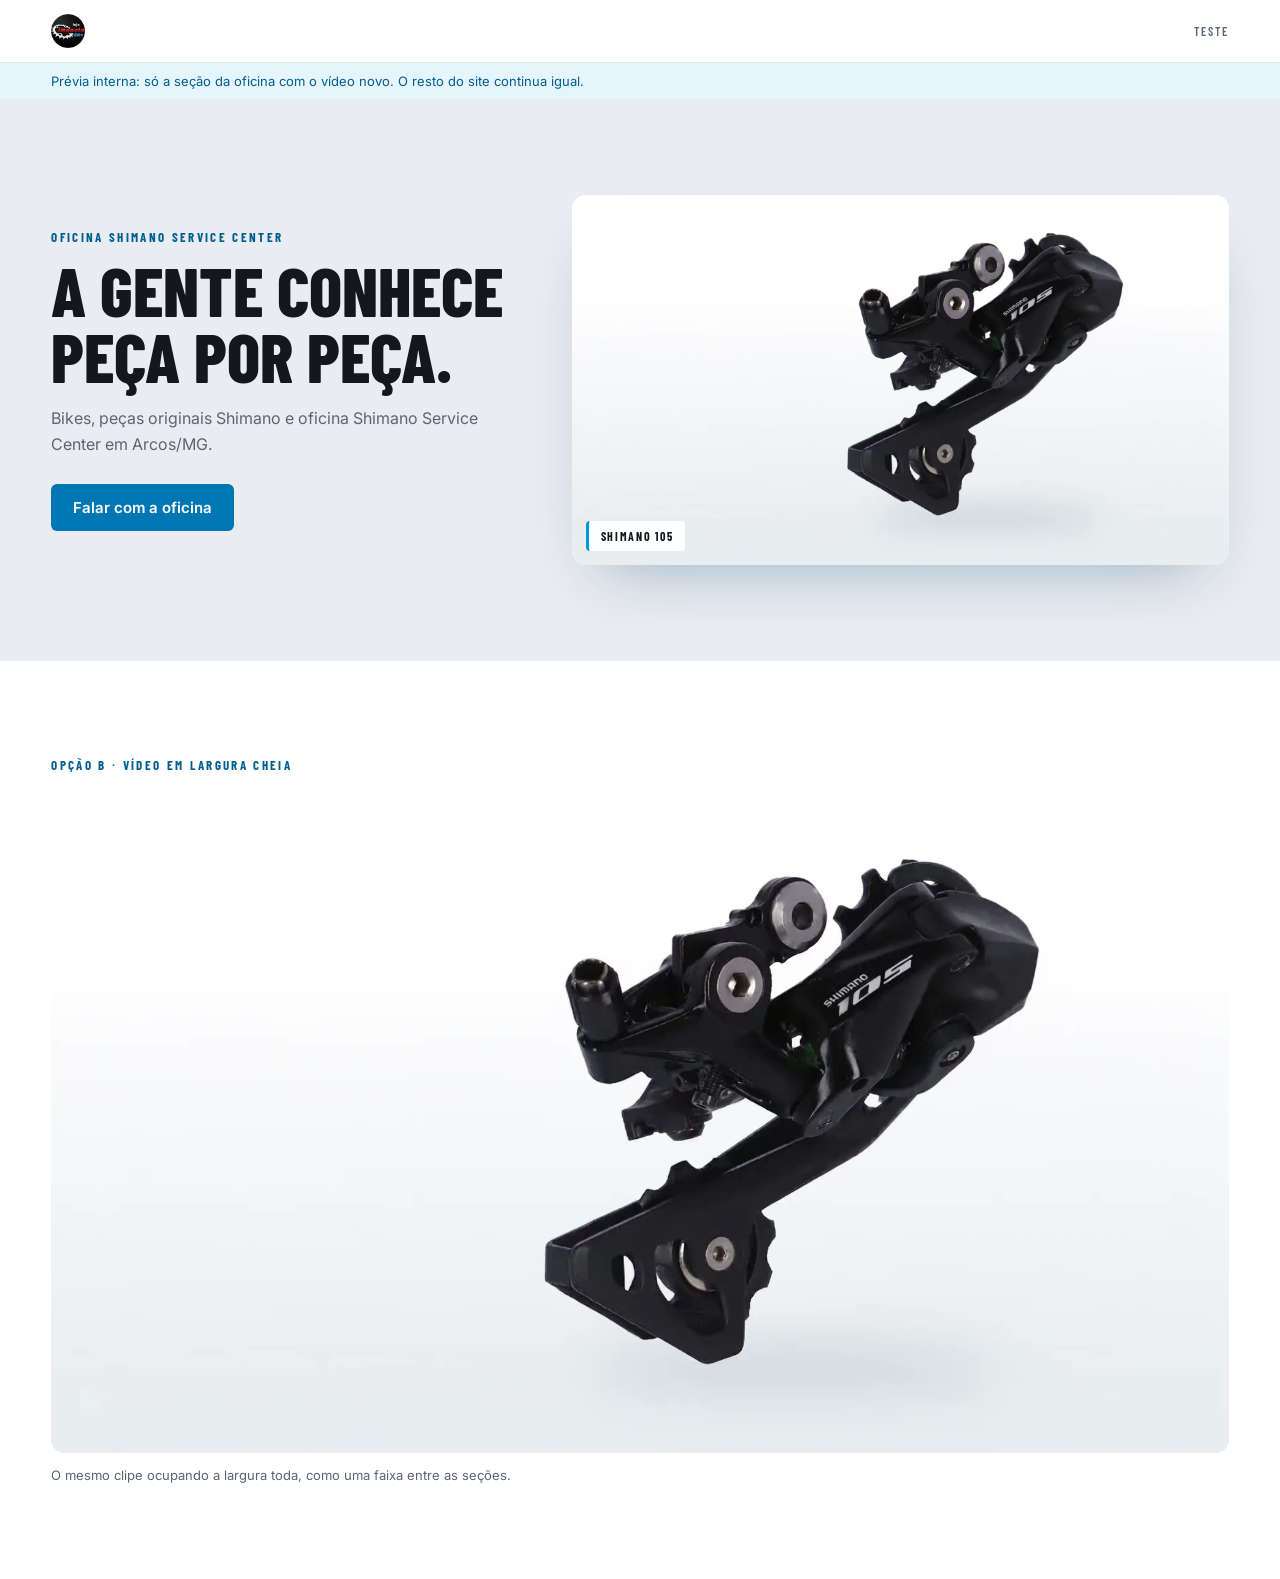
==== index.html @ ac3a10e0 "Teste do vídeo da oficina (Seedance) Co-Authored-By: Claude Opus 5.5 <noreply@anthropic.com>" ====
<!doctype html>
<html lang="pt-BR">
<head>
<meta charset="utf-8">
<meta name="viewport" content="width=device-width, initial-scale=1">
<meta name="robots" content="noindex, nofollow">
<title>Impacto Bike · teste do vídeo da oficina</title>
<link rel="icon" href="logo.webp">
<link rel="preconnect" href="https://fonts.googleapis.com">
<link rel="stylesheet" href="https://fonts.googleapis.com/css2?family=Barlow+Condensed:wght@600;700;800&family=Inter:wght@400;500;600&display=swap">
<style>
:root{
  --azul:#0099DC; --azul-forte:#0077B3; --azul-claro:#E6F5FC; --azul-texto:#005F8F;
  --fundo:#FFFFFF; --gelo:#E9ECF1; --texto:#14171C; --cinza:#5C6573; --linha:#E4E7EC;
  --cond:'Barlow Condensed','Arial Narrow',Arial,sans-serif; --txt:'Inter',system-ui,sans-serif;
}
*{box-sizing:border-box}
body{margin:0;background:var(--fundo);color:var(--texto);font-family:var(--txt)}
.topo{display:flex;align-items:center;justify-content:space-between;padding:14px max(16px,4vw);border-bottom:1px solid var(--linha)}
.topo img{height:34px;width:auto}
.topo span{font:600 12px var(--cond);letter-spacing:.16em;text-transform:uppercase;color:var(--cinza)}
.aviso{background:var(--azul-claro);color:var(--azul-texto);font-size:13px;padding:10px max(16px,4vw)}
.oficina{background:var(--gelo);padding:clamp(40px,8vw,96px) max(16px,4vw)}
.grade{max-width:1200px;margin:0 auto;display:grid;grid-template-columns:minmax(0,5fr) minmax(0,7fr);gap:clamp(24px,4vw,56px);align-items:center}
.olho{font:700 13px var(--cond);letter-spacing:.18em;text-transform:uppercase;color:var(--azul-texto);margin:0 0 12px}
h2{font:800 clamp(38px,5.4vw,72px)/.95 var(--cond);text-transform:uppercase;margin:0;text-wrap:balance}
p.sub{color:var(--cinza);line-height:1.6;margin:18px 0 26px;max-width:46ch}
.btn{display:inline-block;background:var(--azul-forte);color:#fff;text-decoration:none;font:600 15px var(--txt);padding:14px 22px;border-radius:6px}
.btn:hover{background:var(--azul-texto)}
.video{position:relative;border-radius:14px;overflow:hidden;background:#fff;box-shadow:0 30px 60px -30px rgba(0,60,100,.35)}
.video video{display:block;width:100%;height:auto;aspect-ratio:16/9;object-fit:cover}
.selo{position:absolute;left:14px;bottom:14px;background:rgba(255,255,255,.92);color:var(--texto);font:700 12px var(--cond);letter-spacing:.14em;text-transform:uppercase;padding:8px 12px;border-radius:4px;border-left:3px solid var(--azul)}
.cheio{padding:clamp(40px,8vw,96px) max(16px,4vw);text-align:left}
.cheio .rotulo{max-width:1200px;margin:0 auto 18px}
.cheio video{display:block;width:100%;max-width:1200px;margin:0 auto;border-radius:14px;aspect-ratio:16/9;object-fit:cover}
.nota{max-width:1200px;margin:14px auto 0;color:var(--cinza);font-size:13px}
@media (max-width:820px){.grade{grid-template-columns:1fr}.video{order:-1}}
@media (prefers-reduced-motion:reduce){video{animation:none}}
</style>
</head>
<body>
<header class="topo"><img src="logo.webp" alt="Impacto Bike"><span>Teste</span></header>
<div class="aviso">Prévia interna: só a seção da oficina com o vídeo novo. O resto do site continua igual.</div>

<section class="oficina">
  <div class="grade">
    <div>
      <p class="olho">Oficina Shimano Service Center</p>
      <h2>A gente conhece peça por peça.</h2>
      <p class="sub">Bikes, peças originais Shimano e oficina Shimano Service Center em Arcos/MG.</p>
      <a class="btn" href="#">Falar com a oficina</a>
    </div>
    <div class="video">
      <video src="cambio.mp4" poster="cambio-capa.jpg" autoplay muted loop playsinline preload="auto"></video>
      <span class="selo">Shimano 105</span>
    </div>
  </div>
</section>

<section class="cheio">
  <div class="rotulo"><p class="olho">Opção B · vídeo em largura cheia</p></div>
  <video src="cambio.mp4" poster="cambio-capa.jpg" autoplay muted loop playsinline preload="auto"></video>
  <p class="nota">O mesmo clipe ocupando a largura toda, como uma faixa entre as seções.</p>
</section>
</body>
</html>
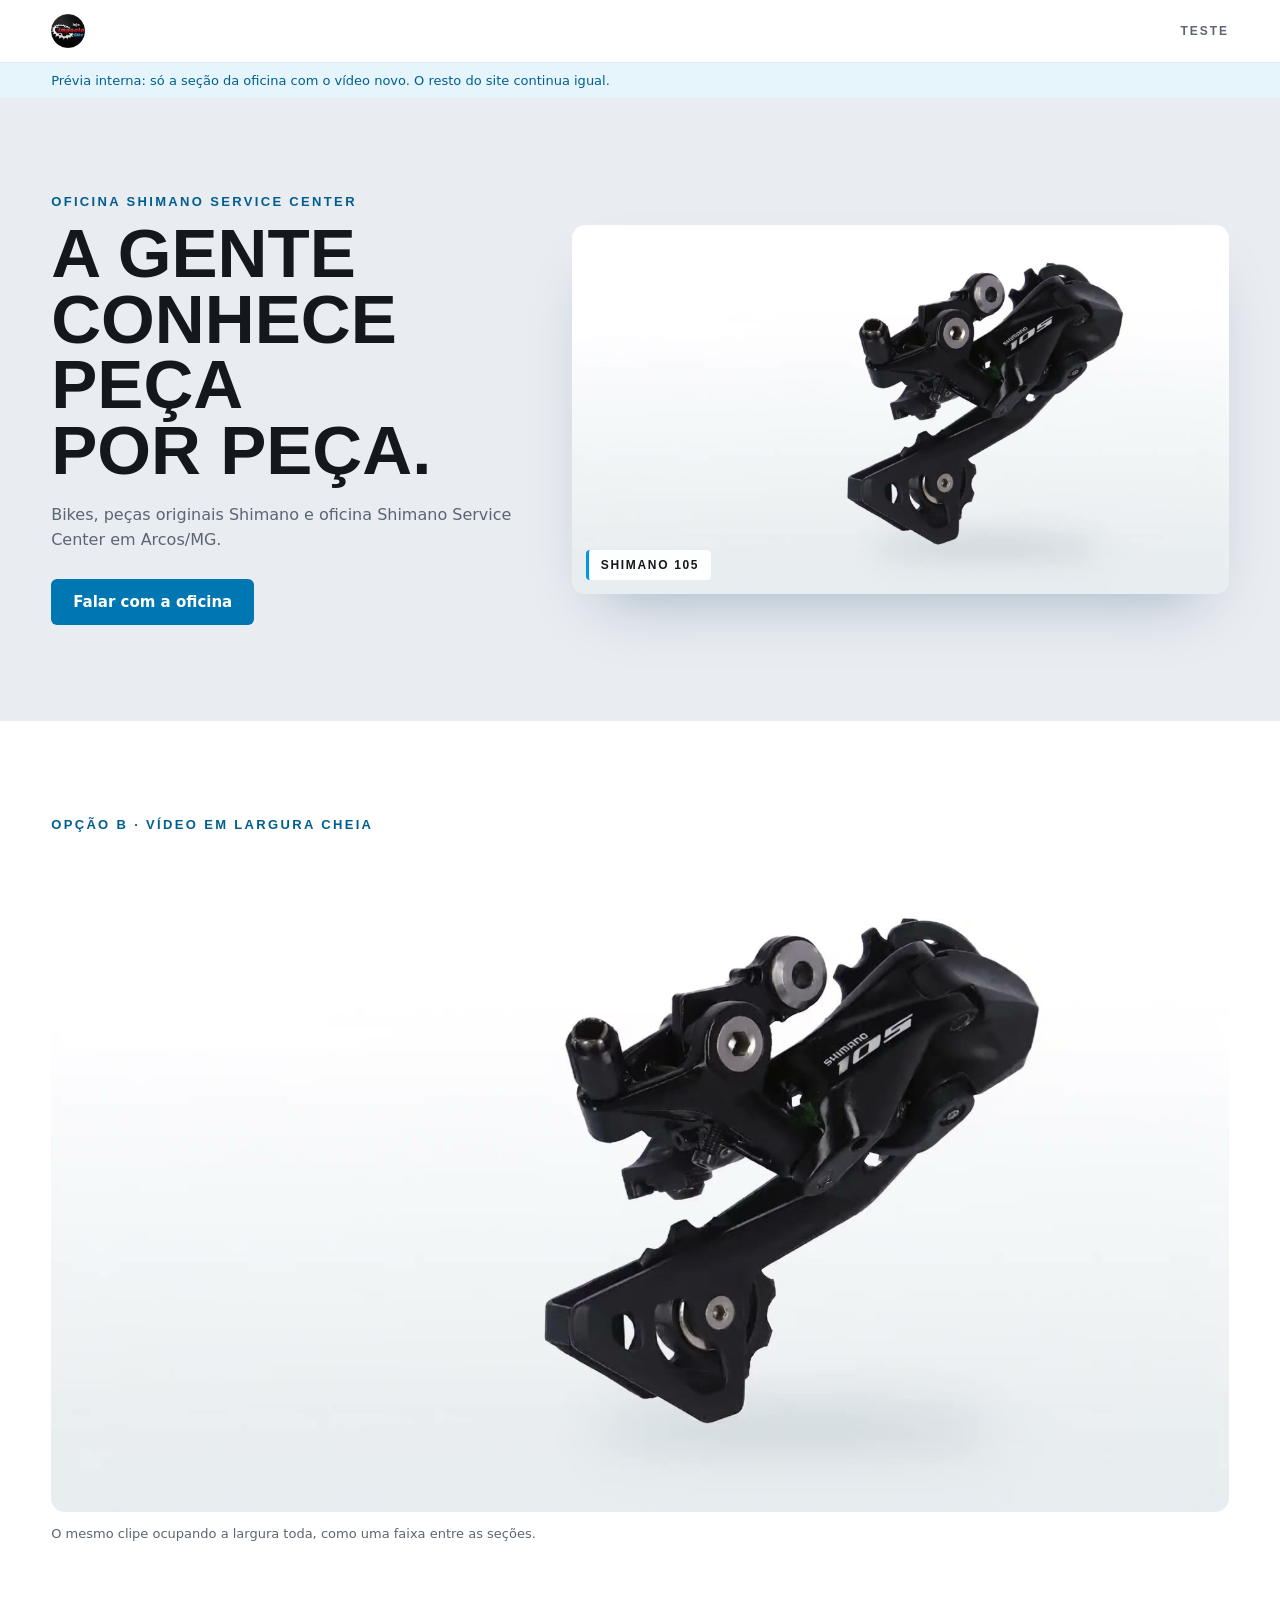
==== commit b2e6ff64: "Segurança: só roda script da própria página Co-Authored-By: Claude Opus 5.5 <noreply@anthropic.com>" ====
--- a/index.html
+++ b/index.html
@@ -2,6 +2,7 @@
 <html lang="pt-BR">
 <head>
 <meta charset="utf-8">
+<meta http-equiv="Content-Security-Policy" content="default-src 'self'; script-src 'self'; style-src 'self' 'unsafe-inline' https://fonts.googleapis.com; font-src 'self' data: https://fonts.gstatic.com; img-src 'self' data: blob: https://6afee227e12ae1f82abc1a2f--impactobike.netlify.app; media-src 'self' blob: data:; connect-src 'self' data: blob:; worker-src 'self' blob:; manifest-src 'self'; frame-src 'self'; object-src 'none'; base-uri 'self'; form-action 'self'; upgrade-insecure-requests">
 <meta name="viewport" content="width=device-width, initial-scale=1">
 <meta name="robots" content="noindex, nofollow">
 <title>Impacto Bike · teste do vídeo da oficina</title>
